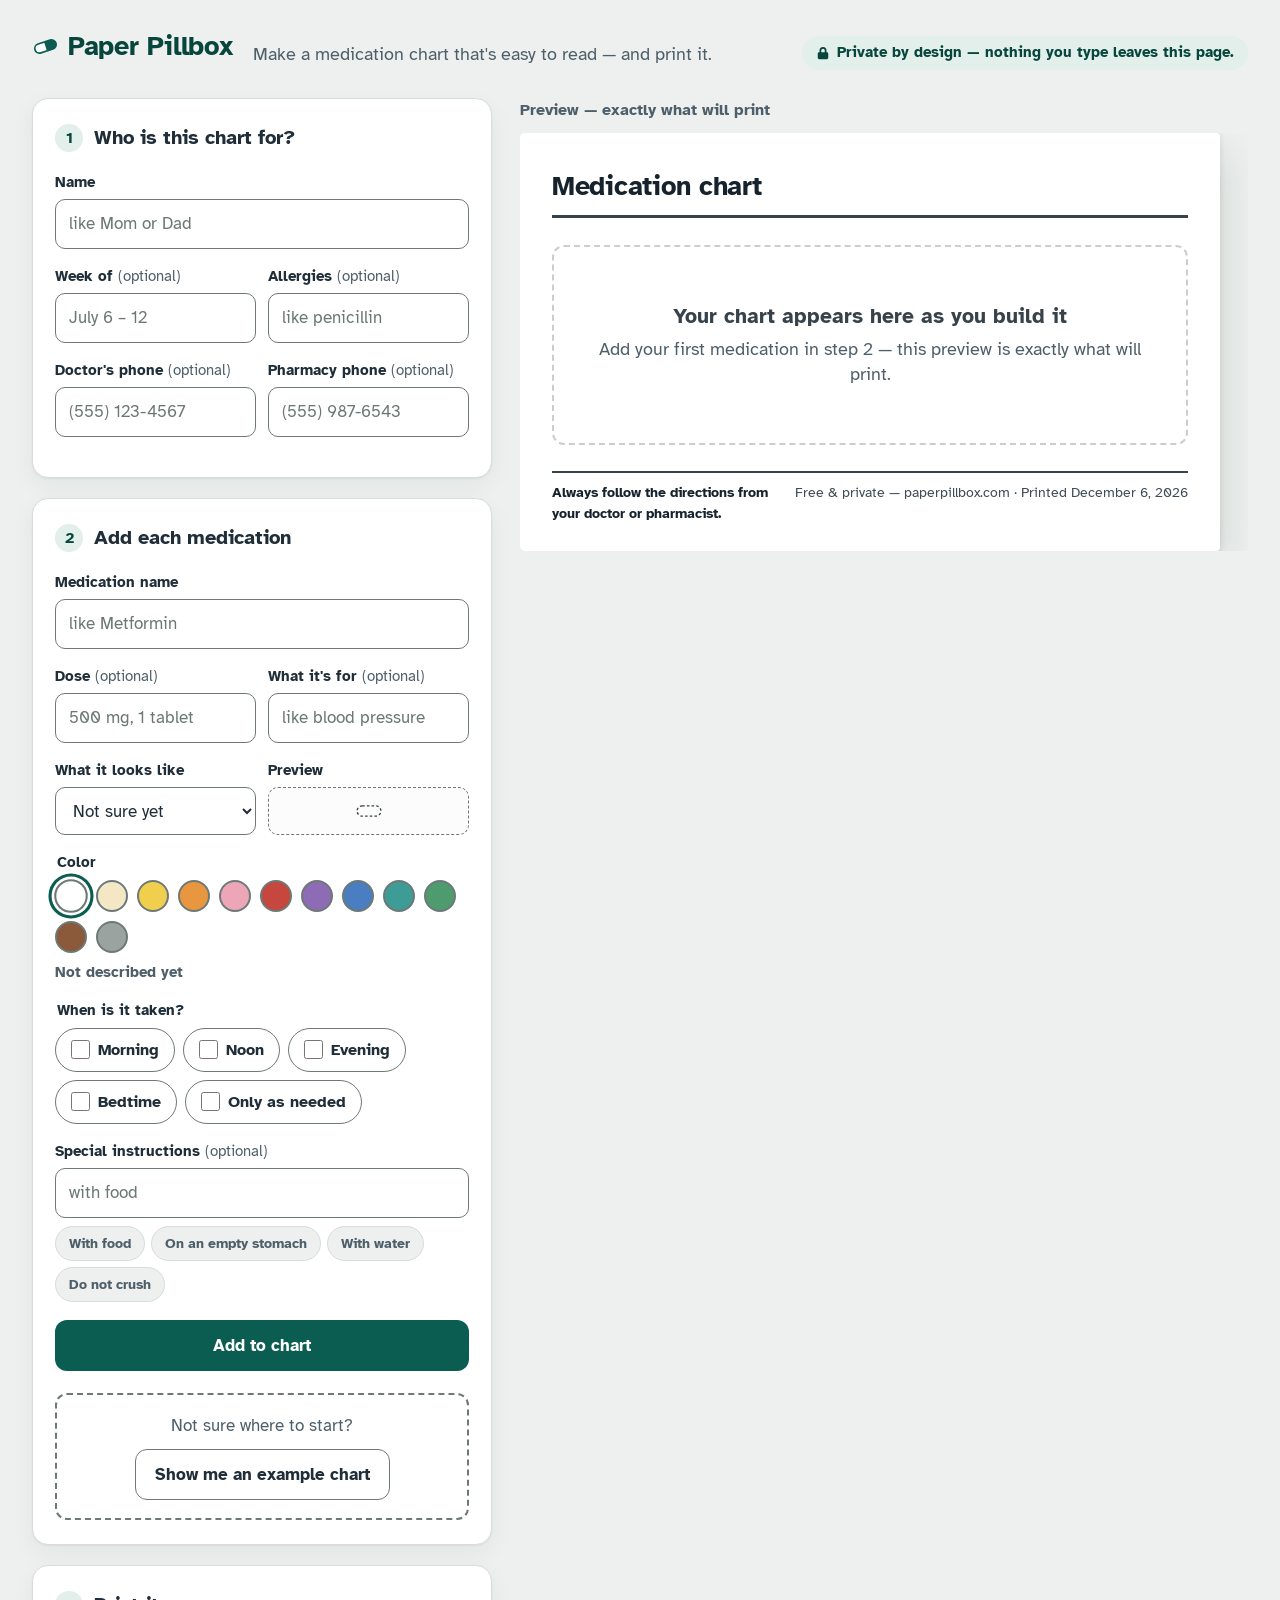
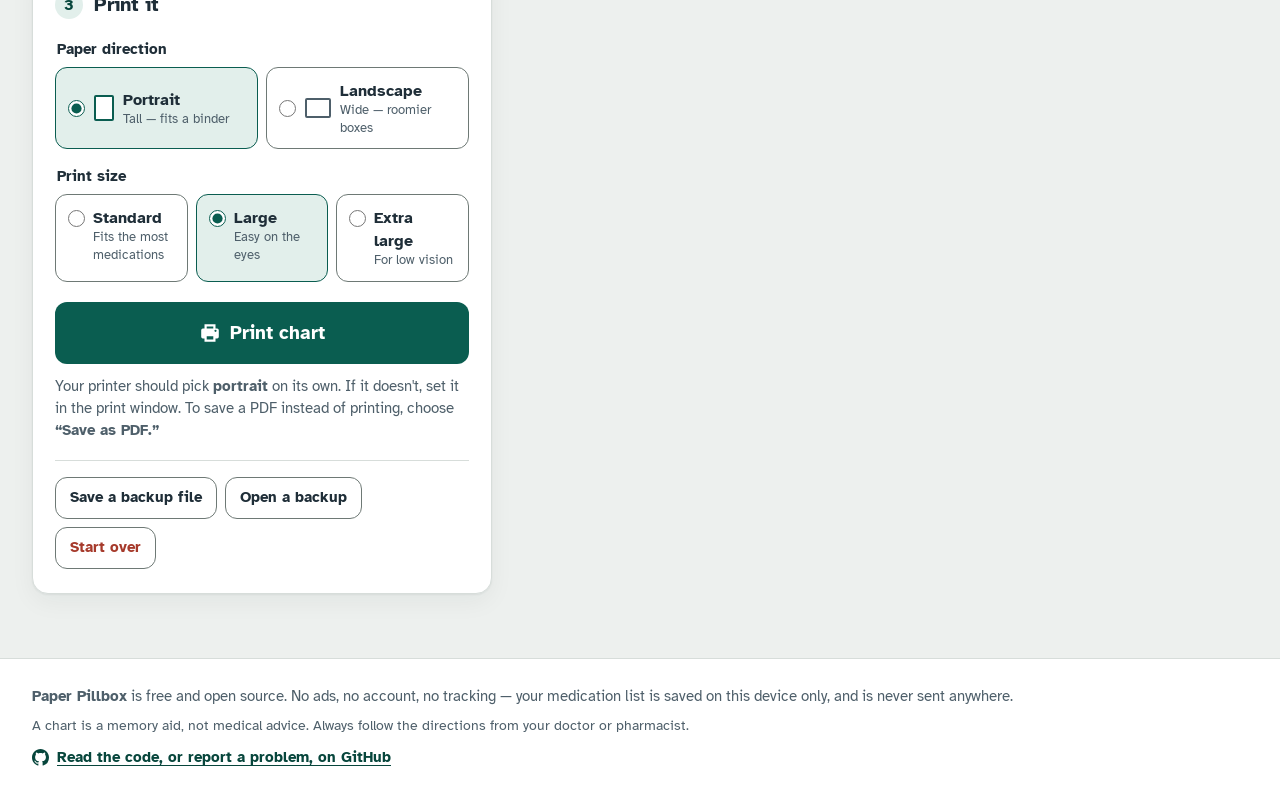
==== public/index.html @ 6326d834 "refactor: serve from public/, so the web root contains only public files Serving the repository root" ====
<!doctype html>
<html lang="en">
<head>
  <meta charset="utf-8">
  <meta name="viewport" content="width=device-width, initial-scale=1">
  <title>Paper Pillbox — print a clear medication chart</title>
  <meta name="description" content="Free medication chart maker. Large print, easy to read, completely private — nothing you type ever leaves your browser.">
  <meta name="theme-color" content="#0A5D50">
  <link rel="canonical" href="https://paperpillbox.com/">
  <link rel="icon" href="favicon.svg" type="image/svg+xml">
  <link rel="apple-touch-icon" href="apple-touch-icon.png">

  <meta property="og:type" content="website">
  <meta property="og:site_name" content="Paper Pillbox">
  <meta property="og:url" content="https://paperpillbox.com/">
  <meta property="og:title" content="Paper Pillbox — print a clear medication chart">
  <meta property="og:description" content="Free medication chart maker. Large print, easy to read, completely private — nothing you type ever leaves your browser.">
  <meta property="og:image" content="https://paperpillbox.com/og-image.png">
  <meta property="og:image:type" content="image/png">
  <meta property="og:image:width" content="1200">
  <meta property="og:image:height" content="630">
  <meta property="og:image:alt" content="A large-print weekly medication chart with morning, evening and bedtime sections and a checkbox for each day.">
  <meta property="og:locale" content="en_US">

  <meta name="twitter:card" content="summary_large_image">
  <meta name="twitter:title" content="Paper Pillbox — print a clear medication chart">
  <meta name="twitter:description" content="Free medication chart maker. Large print, easy to read, completely private — nothing you type ever leaves your browser.">
  <meta name="twitter:image" content="https://paperpillbox.com/og-image.png">
  <meta name="twitter:image:alt" content="A large-print weekly medication chart with morning, evening and bedtime sections and a checkbox for each day.">

  <link rel="stylesheet" href="styles.css">
</head>
<body>
  <a class="skip-link" href="#builder">Skip to the chart builder</a>

  <header class="masthead">
    <div class="masthead-inner">
      <h1 class="wordmark">
        <svg class="wordmark-pill" viewBox="0 0 32 32" aria-hidden="true" focusable="false">
          <rect x="3" y="10.5" width="26" height="11" rx="5.5" fill="#fff" stroke="currentColor" stroke-width="2"/>
          <path d="M16 10.5h7.5a5.5 5.5 0 0 1 5.5 5.5 5.5 5.5 0 0 1-5.5 5.5H16Z" fill="currentColor"/>
        </svg>
        Paper Pillbox
      </h1>
      <p class="tagline">Make a medication chart that's easy to read — and print it.</p>
      <p class="privacy-note">
        <svg viewBox="0 0 16 16" aria-hidden="true" focusable="false"><path d="M4 7V5a4 4 0 0 1 8 0v2h.5A1.5 1.5 0 0 1 14 8.5v5A1.5 1.5 0 0 1 12.5 15h-9A1.5 1.5 0 0 1 2 13.5v-5A1.5 1.5 0 0 1 3.5 7Zm2 0h4V5a2 2 0 0 0-4 0Z" fill="currentColor"/></svg>
        Private by design — nothing you type leaves this page.
      </p>
    </div>
  </header>

  <main class="app">
    <!-- ============ Builder rail ============ -->
    <div class="builder" id="builder">

      <section class="card" aria-labelledby="who-heading">
        <h2 id="who-heading"><span class="step" aria-hidden="true">1</span>Who is this chart for?</h2>
        <div class="field">
          <label for="person-name">Name</label>
          <input id="person-name" type="text" autocomplete="off" placeholder="like Mom or Dad" data-person="name">
        </div>
        <div class="field-row">
          <div class="field">
            <label for="person-week">Week of <span class="optional">(optional)</span></label>
            <input id="person-week" type="text" autocomplete="off" placeholder="July 6 – 12" data-person="week">
          </div>
          <div class="field">
            <label for="person-allergies">Allergies <span class="optional">(optional)</span></label>
            <input id="person-allergies" type="text" autocomplete="off" placeholder="like penicillin" data-person="allergies">
          </div>
        </div>
        <div class="field-row">
          <div class="field">
            <label for="person-doctor">Doctor's phone <span class="optional">(optional)</span></label>
            <input id="person-doctor" type="tel" autocomplete="off" placeholder="(555) 123-4567" data-person="doctor">
          </div>
          <div class="field">
            <label for="person-pharmacy">Pharmacy phone <span class="optional">(optional)</span></label>
            <input id="person-pharmacy" type="tel" autocomplete="off" placeholder="(555) 987-6543" data-person="pharmacy">
          </div>
        </div>
      </section>

      <section class="card" aria-labelledby="meds-heading">
        <h2 id="meds-heading"><span class="step" aria-hidden="true">2</span>Add each medication</h2>

        <form id="med-form" novalidate>
          <div class="field">
            <label for="med-name">Medication name</label>
            <input id="med-name" type="text" autocomplete="off" placeholder="like Metformin" required aria-describedby="med-name-error">
            <p class="field-error" id="med-name-error" role="alert" hidden></p>
          </div>

          <div class="field-row">
            <div class="field">
              <label for="med-dose">Dose <span class="optional">(optional)</span></label>
              <input id="med-dose" type="text" autocomplete="off" placeholder="500 mg, 1 tablet">
            </div>
            <div class="field">
              <label for="med-purpose">What it's for <span class="optional">(optional)</span></label>
              <input id="med-purpose" type="text" autocomplete="off" placeholder="like blood pressure">
            </div>
          </div>

          <div class="field-row">
            <div class="field">
              <label for="med-shape">What it looks like</label>
              <select id="med-shape">
                <option value="unknown" selected>Not sure yet</option>
                <option value="round">Round tablet</option>
                <option value="oval">Oval tablet</option>
                <option value="capsule">Capsule</option>
                <option value="liquid">Liquid</option>
                <option value="drops">Drops</option>
                <option value="inhaler">Inhaler</option>
                <option value="injection">Injection</option>
                <option value="patch">Patch</option>
                <option value="cream">Cream or gel</option>
                <option value="other">Something else</option>
              </select>
            </div>
            <div class="field chip-preview-field">
              <span class="label-like" aria-hidden="true">Preview</span>
              <span class="chip-preview" id="chip-preview" aria-hidden="true"></span>
            </div>
          </div>

          <fieldset class="field">
            <legend>Color</legend>
            <div class="swatches" id="med-color"></div>
            <p class="swatch-name" id="swatch-name" aria-live="polite"></p>
          </fieldset>

          <fieldset class="field">
            <legend>When is it taken?</legend>
            <div class="time-checks" id="med-times">
              <label class="time-check time-morning"><input type="checkbox" value="morning"><span class="time-check-label">Morning</span></label>
              <label class="time-check time-noon"><input type="checkbox" value="noon"><span class="time-check-label">Noon</span></label>
              <label class="time-check time-evening"><input type="checkbox" value="evening"><span class="time-check-label">Evening</span></label>
              <label class="time-check time-bedtime"><input type="checkbox" value="bedtime"><span class="time-check-label">Bedtime</span></label>
              <label class="time-check time-prn"><input type="checkbox" value="prn"><span class="time-check-label">Only as needed</span></label>
            </div>
            <p class="field-error" id="med-times-error" role="alert" hidden></p>
          </fieldset>

          <div class="field" id="max-per-day-field" hidden>
            <label for="med-max">Do not use more than <span class="optional">(optional)</span></label>
            <input id="med-max" type="text" autocomplete="off" placeholder="3 doses in one day">
          </div>

          <div class="field">
            <label for="med-instructions">Special instructions <span class="optional">(optional)</span></label>
            <input id="med-instructions" type="text" autocomplete="off" placeholder="with food">
            <div class="quick-chips" aria-label="Common instructions">
              <button type="button" class="quick-chip" data-chip="With food">With food</button>
              <button type="button" class="quick-chip" data-chip="On an empty stomach">On an empty stomach</button>
              <button type="button" class="quick-chip" data-chip="With a full glass of water">With water</button>
              <button type="button" class="quick-chip" data-chip="Do not crush">Do not crush</button>
            </div>
          </div>

          <div class="form-actions">
            <button type="submit" class="btn btn-primary" id="med-submit">Add to chart</button>
            <button type="button" class="btn btn-ghost" id="med-cancel" hidden>Cancel</button>
          </div>
        </form>

        <div class="med-list-wrap">
          <h3 class="med-list-heading" id="med-list-heading" hidden>On this chart</h3>
          <ul class="med-list" id="med-list" aria-labelledby="meds-heading"></ul>

          <div class="example-banner" id="example-banner" hidden>
            <p><strong>This chart is showing example medications.</strong> Replace them with the real ones before you print.</p>
            <button type="button" class="btn btn-subtle" id="clear-example">Clear the example</button>
          </div>

          <div class="example-offer" id="example-offer">
            <p>Not sure where to start?</p>
            <button type="button" class="btn btn-subtle" id="load-example">Show me an example chart</button>
          </div>
        </div>
      </section>

      <section class="card" aria-labelledby="print-heading">
        <h2 id="print-heading"><span class="step" aria-hidden="true">3</span>Print it</h2>

        <fieldset class="field">
          <legend>Paper direction</legend>
          <div class="orientation-options">
            <label class="orientation-option">
              <input type="radio" name="orientation" value="portrait" checked>
              <span class="orientation-art portrait" aria-hidden="true"></span>
              <span class="orientation-text"><strong>Portrait</strong><small>Tall — fits a binder</small></span>
            </label>
            <label class="orientation-option">
              <input type="radio" name="orientation" value="landscape">
              <span class="orientation-art landscape" aria-hidden="true"></span>
              <span class="orientation-text"><strong>Landscape</strong><small>Wide — roomier boxes</small></span>
            </label>
          </div>
        </fieldset>

        <fieldset class="field">
          <legend>Print size</legend>
          <div class="size-options">
            <label class="size-option"><input type="radio" name="text-size" value="standard"><span><strong>Standard</strong><small>Fits the most medications</small></span></label>
            <label class="size-option"><input type="radio" name="text-size" value="large" checked><span><strong>Large</strong><small>Easy on the eyes</small></span></label>
            <label class="size-option"><input type="radio" name="text-size" value="xl"><span><strong>Extra large</strong><small>For low vision</small></span></label>
          </div>
        </fieldset>

        <button type="button" class="btn btn-primary btn-print" id="print-btn">
          <svg viewBox="0 0 20 20" aria-hidden="true" focusable="false"><path d="M5 2h10v4h1.5A1.5 1.5 0 0 1 18 7.5v6a1.5 1.5 0 0 1-1.5 1.5H15v3H5v-3H3.5A1.5 1.5 0 0 1 2 13.5v-6A1.5 1.5 0 0 1 3.5 6H5Zm2 2v2h6V4Zm0 9v3h6v-3Zm8-4a1 1 0 1 0 0-2 1 1 0 0 0 0 2Z" fill="currentColor"/></svg>
          Print chart
        </button>
        <p class="print-hint">Your printer should pick <strong id="orientation-word">portrait</strong> on its own. If it doesn't, set it in the print window. To save a PDF instead of printing, choose <strong>“Save as PDF.”</strong></p>

        <div class="data-actions">
          <button type="button" class="btn btn-subtle" id="export-btn">Save a backup file</button>
          <button type="button" class="btn btn-subtle" id="import-btn">Open a backup</button>
          <input type="file" id="import-input" accept=".json,application/json" hidden>
          <button type="button" class="btn btn-subtle btn-danger-subtle" id="reset-btn">Start over</button>
        </div>
      </section>
    </div>

    <!-- ============ Preview pane ============ -->
    <div class="preview-pane">
      <div class="preview-toolbar">
        <h2 class="preview-title">Preview — exactly what will print</h2>
        <p class="save-indicator" id="save-indicator" role="status" aria-live="polite"></p>
      </div>
      <div class="sheet-viewport" id="sheet-viewport">
        <article class="sheet" id="sheet" aria-label="Medication chart preview"></article>
      </div>
    </div>
  </main>

  <footer class="site-footer">
    <div class="site-footer-inner">
      <p><strong>Paper Pillbox</strong> is free and open source. No ads, no account, no tracking — your medication list is saved on this device only, and is never sent anywhere.</p>
      <p class="disclaimer">A chart is a memory aid, not medical advice. Always follow the directions from your doctor or pharmacist.</p>
      <p class="source-link">
        <a href="https://github.com/sethatwood/paper-pillbox">
          <svg viewBox="0 0 16 16" aria-hidden="true" focusable="false"><path fill="currentColor" d="M8 0C3.58 0 0 3.58 0 8c0 3.54 2.29 6.53 5.47 7.59.4.07.55-.17.55-.38 0-.19-.01-.82-.01-1.49-2.01.37-2.53-.49-2.69-.94-.09-.23-.48-.94-.82-1.13-.28-.15-.68-.52-.01-.53.63-.01 1.08.58 1.23.82.72 1.21 1.87.87 2.33.66.07-.52.28-.87.51-1.07-1.78-.2-3.64-.89-3.64-3.95 0-.87.31-1.59.82-2.15-.08-.2-.36-1.02.08-2.12 0 0 .67-.21 2.2.82.64-.18 1.32-.27 2-.27s1.36.09 2 .27c1.53-1.04 2.2-.82 2.2-.82.44 1.1.16 1.92.08 2.12.51.56.82 1.27.82 2.15 0 3.07-1.87 3.75-3.65 3.95.29.25.54.73.54 1.48 0 1.07-.01 1.93-.01 2.2 0 .21.15.46.55.38A8.01 8.01 0 0 0 16 8c0-4.42-3.58-8-8-8Z"/></svg>
          Read the code, or report a problem, on GitHub
        </a>
      </p>
    </div>
  </footer>

  <div class="snackbar" id="snackbar" role="status" aria-live="polite" hidden>
    <span id="snackbar-text"></span>
    <button type="button" class="snackbar-action" id="snackbar-action" hidden>Undo</button>
  </div>

  <dialog class="confirm-dialog" id="reset-dialog" aria-labelledby="reset-title" aria-describedby="reset-desc">
    <h2 id="reset-title">Start over?</h2>
    <p id="reset-desc">This clears the whole chart — every medication and every detail. If you might want it later, save a backup first.</p>
    <div class="dialog-actions">
      <button type="button" class="btn btn-subtle" id="reset-cancel">Keep my chart</button>
      <button type="button" class="btn btn-danger" id="reset-confirm">Clear everything</button>
    </div>
  </dialog>

  <noscript>
    <div class="noscript-note">
      <p>Paper Pillbox needs JavaScript to build your chart. Everything runs right here in your browser — nothing you type is ever uploaded.</p>
    </div>
  </noscript>

  <script src="app.js"></script>
</body>
</html>
---- public/styles.css ----
/* ==========================================================================
   Paper Pillbox — screen & print styles
   Typeface: Atkinson Hyperlegible (Braille Institute) — chosen because the
   people reading this chart may have low vision. Self-hosted, no CDN.
   ========================================================================== */

@font-face {
  font-family: "Atkinson Hyperlegible";
  src: url("fonts/atkinson-hyperlegible-400.woff2") format("woff2");
  font-weight: 400;
  font-style: normal;
  font-display: swap;
}
@font-face {
  font-family: "Atkinson Hyperlegible";
  src: url("fonts/atkinson-hyperlegible-700.woff2") format("woff2");
  font-weight: 700;
  font-style: normal;
  font-display: swap;
}
@font-face {
  font-family: "Atkinson Hyperlegible";
  src: url("fonts/atkinson-hyperlegible-400-italic.woff2") format("woff2");
  font-weight: 400;
  font-style: italic;
  font-display: swap;
}

/* ---------- Tokens ---------- */
:root {
  /* App chrome */
  --porcelain: #EDF0EE;
  --paper: #FFFFFF;
  --ink: #1F2E38;
  --ink-soft: #4E5F6A;
  --line: #D7DDDA;
  /* 4.51:1 on white. WCAG 1.4.11 needs 3:1 for a control's own boundary, and
     these borders are the only thing marking a white field on a white card. */
  --line-strong: #6E7975;
  --green: #0A5D50;
  --green-deep: #07463C;
  --green-tint: #E2EFEB;
  --danger: #A63A2B;
  --danger-tint: #F8ECE9;

  /* Time-of-day system — the chart's organizing principle.
     Each slot gets a band tint (light enough for AAA text) and an ink. */
  --dawn-band: #FAEFDC;   --dawn-ink: #6E430C;
  --day-band: #E3EDF7;    --day-ink: #1B4A72;
  --dusk-band: #EFE8F6;   --dusk-ink: #4F3B73;
  --night-band: #E5E9F4;  --night-ink: #27345D;
  --prn-band: #EBEEEA;    --prn-ink: #3F4C46;

  /* Printed sheet */
  --sheet-rule: #C9CFCC;
  --sheet-rule-strong: #37424A;
  --sheet-font: 17px; /* "Large" default; JS swaps via [data-size] */

  /* Real printable widths at 96dpi, taking the narrower of US Letter and A4
     so a chart laid out here fits both without reflowing at the printer:
       portrait  = A4 210mm  − 24mm margins ≈ 703px
       landscape = Letter 11in − 24mm margins ≈ 965px */
  --sheet-width: 700px;
  --day-col: 2.5em;
  --check-size: 1.3em;
  --sheet-pad: 34px 32px 28px;

  --radius-card: 16px;
  --radius-input: 10px;
  --shadow-card: 0 1px 2px rgba(16, 42, 37, 0.06), 0 8px 24px rgba(16, 42, 37, 0.05);
  --shadow-paper: 0 2px 6px rgba(20, 35, 30, 0.12), 0 18px 48px rgba(20, 35, 30, 0.14);
}

/* ---------- Base ---------- */
*, *::before, *::after { box-sizing: border-box; }

/* The hidden attribute always wins, even over display:flex utilities. */
[hidden] { display: none !important; }

html { -webkit-text-size-adjust: 100%; }

body {
  margin: 0;
  font-family: "Atkinson Hyperlegible", "Segoe UI", system-ui, -apple-system, sans-serif;
  font-size: 17px;
  line-height: 1.5;
  color: var(--ink);
  background: var(--porcelain);
}

::selection { background: var(--green-tint); color: var(--green-deep); }

h1, h2, h3, p, ul, figure { margin: 0; }
ul { padding: 0; list-style: none; }
button, input, select { font: inherit; color: inherit; }
svg { display: block; }

:focus-visible {
  outline: 3px solid var(--green);
  outline-offset: 2px;
  border-radius: 4px;
}

.visually-hidden {
  position: absolute;
  width: 1px; height: 1px;
  margin: -1px; padding: 0;
  overflow: hidden;
  clip-path: inset(50%);
  white-space: nowrap;
  border: 0;
}

.skip-link {
  position: absolute;
  left: 16px; top: -60px;
  z-index: 100;
  padding: 10px 16px;
  background: var(--green-deep);
  color: #fff;
  font-weight: 700;
  border-radius: 0 0 10px 10px;
  text-decoration: none;
  transition: top 120ms ease;
}
.skip-link:focus { top: 0; }

/* ---------- Masthead ---------- */
.masthead { padding: 26px 32px 6px; }
.masthead-inner {
  max-width: 1560px;
  margin: 0 auto;
  display: flex;
  flex-wrap: wrap;
  align-items: baseline;
  column-gap: 20px;
  row-gap: 8px;
}
.wordmark {
  display: inline-flex;
  align-items: center;
  gap: 9px;
  font-size: 27px;
  font-weight: 700;
  letter-spacing: -0.01em;
  color: var(--green-deep);
}
.wordmark-pill { width: 27px; height: 27px; color: var(--green); transform: rotate(-18deg); }
.tagline { font-size: 18px; color: var(--ink-soft); }
.privacy-note {
  display: inline-flex;
  align-items: center;
  gap: 7px;
  margin-left: auto;
  padding: 6px 14px;
  font-size: 14.5px;
  font-weight: 700;
  color: var(--green-deep);
  background: var(--green-tint);
  border-radius: 999px;
}
.privacy-note svg { width: 14px; height: 14px; }

/* ---------- App layout ---------- */
.app {
  max-width: 1560px;
  margin: 0 auto;
  display: grid;
  grid-template-columns: minmax(370px, 460px) minmax(0, 1fr);
  gap: 28px;
  padding: 22px 32px 64px;
  align-items: start;
}

/* ---------- Builder cards ---------- */
.builder { display: grid; gap: 20px; }

.card {
  background: var(--paper);
  border: 1px solid var(--line);
  border-radius: var(--radius-card);
  padding: 24px 22px;
  box-shadow: var(--shadow-card);
}
.card > h2 {
  display: flex;
  align-items: center;
  gap: 11px;
  font-size: 20px;
  margin-bottom: 18px;
}
.step {
  flex: none;
  display: inline-flex;
  align-items: center;
  justify-content: center;
  width: 28px; height: 28px;
  border-radius: 50%;
  background: var(--green-tint);
  color: var(--green-deep);
  font-size: 16px;
}

/* ---------- Fields ---------- */
.field { margin-bottom: 16px; }
.field:last-child { margin-bottom: 0; }
.field-row {
  display: grid;
  grid-template-columns: 1fr 1fr;
  gap: 12px;
}
.field-row .field { margin-bottom: 16px; }

label, legend, .label-like {
  display: block;
  font-size: 15px;
  font-weight: 700;
  margin-bottom: 6px;
}
fieldset {
  border: 0;
  padding: 0;
  margin: 0 0 16px;
  min-width: 0;
}
.optional { font-weight: 400; color: var(--ink-soft); }

input[type="text"], input[type="tel"], select {
  width: 100%;
  padding: 11px 13px;
  border: 1.5px solid var(--line-strong);
  border-radius: var(--radius-input);
  background: #fff;
  min-height: 48px;
}
input[type="text"]:focus-visible, input[type="tel"]:focus-visible, select:focus-visible {
  border-color: var(--green);
  outline-offset: 0;
}
input::placeholder { color: #6B7876; opacity: 1; } /* 4.59:1 on white */

.field-error {
  margin-top: 6px;
  font-size: 14.5px;
  font-weight: 700;
  color: var(--danger);
}
.field-invalid input { border-color: var(--danger); }
[aria-invalid="true"] { outline: 2px solid var(--danger); outline-offset: 1px; }

/* Color swatches. The fills live here rather than in a style attribute so the
   page can ship a Content-Security-Policy with no 'unsafe-inline'. */
.swatch-white  { background: #FFFFFF; }
.swatch-cream  { background: #F3E7C6; }
.swatch-yellow { background: #F0CE4E; }
.swatch-orange { background: #E8963F; }
.swatch-pink   { background: #ECA6B8; }
.swatch-red    { background: #C6473E; }
.swatch-purple { background: #8E6BB5; }
.swatch-blue   { background: #4A7EC0; }
.swatch-teal   { background: #3E9C97; }
.swatch-green  { background: #4E9B6F; }
.swatch-brown  { background: #8A5A3B; }
.swatch-gray   { background: #9AA3A0; }

.swatches { display: flex; flex-wrap: wrap; gap: 9px; }
.swatch { position: relative; margin: 0; }
.swatch input {
  position: absolute;
  inset: 0;
  opacity: 0;
  margin: 0;
  cursor: pointer;
}
.swatch-dot {
  display: block;
  width: 32px; height: 32px;
  border-radius: 50%;
  /* Solid, not translucent: the white swatch was white-on-white before. */
  border: 2px solid #6E7975;
  transition: transform 100ms ease;
}
.swatch input:checked + .swatch-dot {
  box-shadow: 0 0 0 2.5px #fff, 0 0 0 5.5px var(--green);
  transform: scale(1.05);
}
.swatch input:focus-visible + .swatch-dot {
  box-shadow: 0 0 0 2.5px #fff, 0 0 0 5.5px var(--green);
}

.swatch-name {
  margin-top: 9px;
  font-size: 14.5px;
  font-weight: 700;
  color: var(--ink-soft);
  min-height: 1.3em;
}

/* Live chip preview */
.chip-preview-field { display: flex; flex-direction: column; }
.chip-preview {
  flex: 1;
  display: flex;
  align-items: center;
  justify-content: center;
  min-height: 48px;
  border: 1.5px dashed var(--line-strong);
  border-radius: var(--radius-input);
  background: #FBFCFB;
}
.chip-preview svg { width: 34px; height: 34px; }

/* Time-of-day checks */
.time-checks { display: flex; flex-wrap: wrap; gap: 8px; }
.time-check {
  display: inline-flex;
  align-items: center;
  gap: 8px;
  margin: 0;
  padding: 9px 15px;
  font-size: 16px;
  font-weight: 700;
  border: 1.5px solid var(--line-strong);
  border-radius: 999px;
  background: #fff;
  cursor: pointer;
}
.time-check input {
  width: 19px; height: 19px;
  margin: 0;
  cursor: pointer;
}
.time-morning input { accent-color: var(--dawn-ink); }
.time-noon input { accent-color: var(--day-ink); }
.time-evening input { accent-color: var(--dusk-ink); }
.time-bedtime input { accent-color: var(--night-ink); }
.time-prn input { accent-color: var(--prn-ink); }

.time-morning:has(input:checked) { background: var(--dawn-band); border-color: var(--dawn-ink); color: var(--dawn-ink); }
.time-noon:has(input:checked) { background: var(--day-band); border-color: var(--day-ink); color: var(--day-ink); }
.time-evening:has(input:checked) { background: var(--dusk-band); border-color: var(--dusk-ink); color: var(--dusk-ink); }
.time-bedtime:has(input:checked) { background: var(--night-band); border-color: var(--night-ink); color: var(--night-ink); }
.time-prn:has(input:checked) { background: var(--prn-band); border-color: var(--prn-ink); color: var(--prn-ink); }
.time-check:has(input:focus-visible) {
  outline: 3px solid var(--green);
  outline-offset: 2px;
}

/* Quick instruction chips */
.quick-chips { display: flex; flex-wrap: wrap; gap: 6px; margin-top: 8px; }
.quick-chip {
  padding: 6px 13px;
  font-size: 14px;
  font-weight: 700;
  color: var(--ink-soft);
  background: var(--porcelain);
  border: 1px solid var(--line);
  border-radius: 999px;
  cursor: pointer;
}
.quick-chip:hover { background: var(--green-tint); color: var(--green-deep); border-color: var(--green); }

/* ---------- Buttons ---------- */
.btn {
  display: inline-flex;
  align-items: center;
  justify-content: center;
  gap: 9px;
  padding: 12px 19px;
  min-height: 48px;
  font-weight: 700;
  border: 1.5px solid transparent;
  border-radius: 12px;
  cursor: pointer;
  transition: background-color 120ms ease, border-color 120ms ease, transform 60ms ease;
}
.btn:active { transform: translateY(1px); }
.btn svg { width: 20px; height: 20px; flex: none; }

.btn-primary { background: var(--green); color: #fff; }
.btn-primary:hover { background: var(--green-deep); }

.btn-subtle { background: #fff; border-color: var(--line-strong); color: var(--ink); }
.btn-subtle:hover { background: var(--porcelain); }

.btn-ghost { background: transparent; color: var(--ink-soft); }
.btn-ghost:hover { background: var(--porcelain); }

.btn-danger { background: var(--danger); color: #fff; }
.btn-danger:hover { background: #8C2F22; }

.btn-danger-subtle { color: var(--danger); border-color: var(--line-strong); }
.btn-danger-subtle:hover { background: var(--danger-tint); border-color: var(--danger); }

.form-actions { display: flex; gap: 10px; margin-top: 18px; }
.form-actions .btn-primary { flex: 1; }

.btn-print {
  width: 100%;
  font-size: 19px;
  padding: 16px;
  margin-top: 4px;
}
.btn-print svg { width: 22px; height: 22px; }

.print-hint {
  margin-top: 12px;
  font-size: 14.5px;
  color: var(--ink-soft);
}

.data-actions {
  display: flex;
  flex-wrap: wrap;
  gap: 8px;
  margin-top: 18px;
  padding-top: 16px;
  border-top: 1px solid var(--line);
}
.data-actions .btn { min-height: 42px; padding: 8px 14px; font-size: 15px; }

/* ---------- Medication list ---------- */
.med-list-wrap { margin-top: 22px; }
.med-list-heading {
  font-size: 15px;
  color: var(--ink-soft);
  text-transform: uppercase;
  letter-spacing: 0.06em;
  padding-bottom: 6px;
}
.med-item {
  display: flex;
  align-items: center;
  gap: 12px;
  padding: 13px 2px;
  border-top: 1px solid var(--line);
}
.med-item-chip { flex: none; width: 34px; height: 34px; }
.med-item-chip svg { width: 34px; height: 34px; }
.med-item-body { flex: 1; min-width: 0; }
.med-item-name { font-weight: 700; overflow-wrap: anywhere; }
.med-item-dose { font-weight: 400; color: var(--ink-soft); }
.med-item-times { display: flex; flex-wrap: wrap; gap: 5px; margin-top: 4px; }
.time-badge {
  display: inline-flex;
  align-items: center;
  gap: 5px;
  padding: 2px 9px;
  font-size: 13px;
  font-weight: 700;
  border-radius: 999px;
}
.time-badge::before {
  content: "";
  width: 7px; height: 7px;
  border-radius: 50%;
  background: currentColor;
}
.time-badge.morning { background: var(--dawn-band); color: var(--dawn-ink); }
.time-badge.noon { background: var(--day-band); color: var(--day-ink); }
.time-badge.evening { background: var(--dusk-band); color: var(--dusk-ink); }
.time-badge.bedtime { background: var(--night-band); color: var(--night-ink); }
.time-badge.prn { background: var(--prn-band); color: var(--prn-ink); }

.med-item-actions { display: flex; gap: 4px; }
.icon-btn {
  display: inline-flex;
  align-items: center;
  justify-content: center;
  width: 42px; height: 42px;
  border: none;
  border-radius: 10px;
  background: transparent;
  color: var(--ink-soft);
  cursor: pointer;
}
.icon-btn:hover { background: var(--porcelain); color: var(--ink); }
.icon-btn.delete:hover { background: var(--danger-tint); color: var(--danger); }
.icon-btn svg { width: 20px; height: 20px; }

.med-item-editing {
  background: var(--green-tint);
  border-radius: 10px;
  margin: 0 -8px;
  padding: 13px 10px;
  border-top-color: transparent;
}

.example-offer {
  margin-top: 14px;
  padding: 18px;
  text-align: center;
  border: 2px dashed var(--line-strong);
  border-radius: 12px;
  color: var(--ink-soft);
}
.example-offer p { margin-bottom: 10px; }

.example-badge {
  display: inline-block;
  margin-left: 8px;
  padding: 1px 8px;
  font-size: 12.5px;
  font-weight: 700;
  vertical-align: 1px;
  color: var(--dawn-ink);
  background: var(--dawn-band);
  border-radius: 999px;
}

/* Sample data is a paper hazard: it must be loud until it's gone. */
.example-banner {
  display: flex;
  flex-wrap: wrap;
  align-items: center;
  gap: 12px;
  margin-top: 16px;
  padding: 14px 16px;
  background: var(--dawn-band);
  border: 1.5px solid var(--dawn-ink);
  border-radius: 12px;
  color: var(--dawn-ink);
}
.example-banner p { flex: 1; min-width: 190px; font-size: 15px; }
.example-banner .btn { min-height: 42px; padding: 8px 14px; font-size: 15px; }

/* ---------- Paper direction ---------- */
.orientation-options { display: grid; grid-template-columns: 1fr 1fr; gap: 8px; }
.orientation-option {
  display: flex;
  align-items: center;
  gap: 9px;
  margin: 0;
  padding: 11px 12px;
  border: 1.5px solid var(--line-strong);
  border-radius: 12px;
  background: #fff;
  cursor: pointer;
  font-weight: 400;
}
.orientation-option input { margin: 0; accent-color: var(--green); width: 17px; height: 17px; flex: none; cursor: pointer; }
.orientation-art {
  flex: none;
  border: 2px solid var(--ink-soft);
  border-radius: 2px;
  background: #fff;
}
.orientation-art.portrait { width: 20px; height: 26px; }
.orientation-art.landscape { width: 26px; height: 20px; }
.orientation-text strong { display: block; font-size: 15.5px; }
.orientation-text small { display: block; font-size: 13px; color: var(--ink-soft); line-height: 1.35; }
.orientation-option:has(input:checked) { border-color: var(--green); background: var(--green-tint); }
.orientation-option:has(input:checked) .orientation-art { border-color: var(--green); }
.orientation-option:has(input:focus-visible) { outline: 3px solid var(--green); outline-offset: 2px; }

/* ---------- Print size options ---------- */
.size-options { display: grid; grid-template-columns: 1fr 1fr 1fr; gap: 8px; }
.size-option {
  display: flex;
  align-items: flex-start;
  gap: 8px;
  margin: 0;
  padding: 11px 12px;
  border: 1.5px solid var(--line-strong);
  border-radius: 12px;
  background: #fff;
  cursor: pointer;
  font-weight: 400;
}
.size-option input { margin: 4px 0 0; accent-color: var(--green); width: 17px; height: 17px; flex: none; cursor: pointer; }
.size-option strong { display: block; font-size: 15.5px; }
.size-option small { display: block; font-size: 13px; color: var(--ink-soft); line-height: 1.35; }
.size-option:has(input:checked) { border-color: var(--green); background: var(--green-tint); }
.size-option:has(input:focus-visible) { outline: 3px solid var(--green); outline-offset: 2px; }

/* ---------- Preview pane ---------- */
.preview-pane {
  position: sticky;
  top: 20px;
  min-width: 0;
}
.preview-toolbar {
  display: flex;
  align-items: baseline;
  justify-content: space-between;
  gap: 16px;
  margin-bottom: 12px;
}
.preview-title { font-size: 15.5px; font-weight: 700; color: var(--ink-soft); }
.save-indicator {
  display: inline-flex;
  align-items: center;
  gap: 7px;
  font-size: 14px;
  color: var(--ink-soft);
}
.save-indicator.saved::before {
  content: "";
  width: 8px; height: 8px;
  border-radius: 50%;
  background: var(--green);
}

.sheet-viewport {
  position: relative;
  overflow-x: auto;
  border-radius: 4px;
}

/* ---------- The sheet (the printed artifact) ---------- */
.sheet {
  width: var(--sheet-width);
  transform-origin: top left;
  background: #fff;
  border-radius: 4px;
  box-shadow: var(--shadow-paper);
  padding: var(--sheet-pad);
  font-size: var(--sheet-font);
  line-height: 1.4;
  color: #16232C;
}
.sheet[data-size="standard"] { --sheet-font: 14px; }
.sheet[data-size="large"] { --sheet-font: 17px; }
.sheet[data-size="xl"] { --sheet-font: 20px; }

.sheet[data-orientation="portrait"] {
  --sheet-width: 700px;
  --day-col: 2.5em;
  --check-size: 1.3em;
  --sheet-pad: 34px 32px 28px;
}
.sheet[data-orientation="landscape"] {
  --sheet-width: 960px;
  --day-col: 3.9em;
  --check-size: 1.45em;
  --sheet-pad: 42px 46px 36px;
}
/* Extra large in portrait is the tightest case: give the day columns less
   and let the medicine name wrap rather than squeeze the checkboxes. */
.sheet[data-orientation="portrait"][data-size="xl"] { --day-col: 2.3em; --check-size: 1.2em; }

.sheet-head {
  display: flex;
  align-items: baseline;
  justify-content: space-between;
  gap: 24px;
  padding-bottom: 10px;
  border-bottom: 3px solid var(--sheet-rule-strong);
}
.sheet-title { font-size: 1.6em; font-weight: 700; letter-spacing: -0.01em; }
.sheet-week { font-size: 1.05em; white-space: nowrap; }
.sheet-meta {
  display: flex;
  flex-wrap: wrap;
  column-gap: 28px;
  row-gap: 2px;
  margin-top: 9px;
  font-size: 0.95em;
}
.sheet-meta .allergies { font-weight: 700; }

.sheet-sample {
  margin-top: 0.9em;
  padding: 0.5em 0.8em;
  border: 2px solid #6E430C;
  border-radius: 6px;
  background: #FAEFDC;
  color: #6E430C;
  font-weight: 700;
  font-size: 0.92em;
  text-align: center;
}

/* Time-of-day slots. The band sits in <thead> so print repeats it per page. */
.slot { margin-top: 1.5em; }
.band-row td {
  padding: 0 0 2px;
  border: 0;
  background: none;
}
.slot-head {
  display: flex;
  align-items: center;
  gap: 10px;
  padding: 8px 14px;
  border-radius: 8px;
  font-size: 1.12em;
  font-weight: 700;
}
.slot-head svg { width: 1.25em; height: 1.25em; flex: none; }
/* Rides in the repeating band so a loose page 2 still names its patient. */
.slot-ident {
  margin-left: auto;
  padding-left: 12px;
  font-size: 0.76em;
  font-weight: 400;
  text-align: right;
  overflow-wrap: anywhere;
}
.slot-morning .slot-head { background: var(--dawn-band); color: var(--dawn-ink); }
.slot-noon .slot-head { background: var(--day-band); color: var(--day-ink); }
.slot-evening .slot-head { background: var(--dusk-band); color: var(--dusk-ink); }
.slot-bedtime .slot-head { background: var(--night-band); color: var(--night-ink); }
.slot-prn .slot-head { background: var(--prn-band); color: var(--prn-ink); }

.slot table {
  width: 100%;
  border-collapse: collapse;
  margin-top: 2px;
}
.slot thead th {
  padding: 7px 4px 5px;
  font-size: 0.82em;
  font-weight: 700;
  color: #3F4C55;
  border-bottom: 2px solid var(--sheet-rule-strong);
}
.slot thead th.med-col { text-align: left; padding-left: 4px; }
.slot .day-col { width: var(--day-col); }

.slot tbody tr:nth-child(even) { background: #F7F9F8; }
.slot tbody th, .slot tbody td {
  border-bottom: 1.5px solid var(--sheet-rule);
  vertical-align: middle;
}
.slot tbody th.med {
  text-align: left;
  padding: 0.55em 0.6em 0.55em 4px;
  font-weight: 400;
}
.med-cell { display: flex; align-items: center; gap: 0.6em; }
.med-cell .chip { flex: none; width: 2em; height: 2em; }
.med-cell .chip svg { width: 100%; height: 100%; }
.med-cell .med-text { min-width: 0; }
.med-cell .med-name { font-size: 1.12em; font-weight: 700; overflow-wrap: anywhere; }
.med-cell .med-dose { font-weight: 400; font-size: 0.92em; color: #3F4C55; white-space: nowrap; }
.med-cell .med-notes { display: block; font-size: 0.88em; color: #3F4C55; font-style: italic; }

.slot td.checkcell {
  border-left: 1px solid #E2E6E4;
  text-align: center;
  padding: 0.45em 0;
}
.checkbox {
  display: inline-block;
  width: var(--check-size); height: var(--check-size);
  border: 2px solid #5A6663;
  border-radius: 4px;
  background: #fff;
}

/* As-needed table */
.prn-col-med { width: 45%; }
.prn-col-max { width: 24%; }
.slot-prn tbody td { padding: 0.55em 0.6em; font-size: 0.95em; }
.slot-prn thead th { text-align: left; padding-left: 0.6em; }
.slot-prn thead th:first-child { padding-left: 4px; }

/* Sheet footer */
.sheet-foot {
  display: flex;
  align-items: baseline;
  justify-content: space-between;
  gap: 24px;
  margin-top: 1.8em;
  padding-top: 9px;
  border-top: 2px solid var(--sheet-rule-strong);
  font-size: 0.85em;
}
.sheet-foot .safety { font-weight: 700; }
.sheet-foot .credit { color: #3F4C55; white-space: nowrap; }

/* Sheet empty state (screen only) */
.sheet-empty {
  margin-top: 1.5em;
  padding: 56px 40px;
  text-align: center;
  border: 2px dashed var(--sheet-rule);
  border-radius: 12px;
  color: #4E5F6A;
  font-size: 1.05em;
}
.sheet-empty strong { display: block; font-size: 1.15em; margin-bottom: 6px; color: #37424A; }

/* ---------- Site footer ---------- */
.site-footer {
  border-top: 1px solid var(--line);
  background: #fff;
  padding: 26px 32px 34px;
}
.site-footer-inner {
  max-width: 1560px;
  margin: 0 auto;
  display: grid;
  gap: 8px;
  font-size: 15px;
  color: var(--ink-soft);
}
.disclaimer { font-size: 14px; }

.source-link a {
  display: inline-flex;
  align-items: center;
  gap: 8px;
  margin-top: 2px;
  color: var(--green-deep);
  font-weight: 700;
  text-decoration-thickness: 1px;
  text-underline-offset: 3px;
}
.source-link svg { width: 17px; height: 17px; flex: none; }
.source-link a:hover { color: var(--ink); }

/* ---------- Snackbar ---------- */
.snackbar {
  position: fixed;
  left: 50%;
  bottom: 26px;
  transform: translateX(-50%);
  z-index: 60;
  display: flex;
  align-items: center;
  gap: 18px;
  max-width: min(92vw, 480px);
  padding: 14px 20px;
  background: var(--ink);
  color: #fff;
  border-radius: 12px;
  box-shadow: 0 6px 24px rgba(16, 30, 26, 0.35);
  animation: snackbar-in 160ms ease;
}
@keyframes snackbar-in {
  from { transform: translate(-50%, 12px); opacity: 0; }
  to { transform: translate(-50%, 0); opacity: 1; }
}
.snackbar-action {
  border: none;
  background: none;
  color: #9FDFCE;
  font-weight: 700;
  text-decoration: underline;
  cursor: pointer;
  padding: 4px 6px;
}

/* ---------- Dialog ---------- */
.confirm-dialog {
  border: none;
  border-radius: 16px;
  padding: 26px 24px;
  max-width: 430px;
  box-shadow: 0 24px 64px rgba(16, 30, 26, 0.3);
}
.confirm-dialog::backdrop { background: rgba(18, 32, 27, 0.45); }
.confirm-dialog h2 { font-size: 20px; margin-bottom: 10px; }
.confirm-dialog p { color: var(--ink-soft); margin-bottom: 20px; }
.dialog-actions { display: flex; justify-content: flex-end; gap: 10px; }

/* ---------- Noscript ---------- */
.noscript-note {
  max-width: 640px;
  margin: 24px auto;
  padding: 18px 22px;
  background: var(--dawn-band);
  color: var(--dawn-ink);
  border-radius: 12px;
  font-weight: 700;
}

/* ---------- Responsive ---------- */
@media (max-width: 1020px) {
  .app { grid-template-columns: 1fr; padding: 18px 20px 48px; }
  .preview-pane { position: static; }
  .masthead { padding: 22px 20px 4px; }
  .privacy-note { margin-left: 0; }
  .site-footer { padding: 22px 20px 30px; }
}
@media (max-width: 560px) {
  .field-row { grid-template-columns: 1fr; gap: 0; }
  .size-options { grid-template-columns: 1fr; }
  .form-actions { flex-direction: column; }
}

/* ---------- Reduced motion ---------- */
@media (prefers-reduced-motion: reduce) {
  *, *::before, *::after {
    animation-duration: 0.01ms !important;
    transition-duration: 0.01ms !important;
  }
}

/* ==========================================================================
   PRINT — the whole point.
   Only the sheet prints. Bands keep their tints where the browser allows;
   every encoding also survives pure grayscale (icons + labels + borders).
   `size` accepts no custom property, so app.js rewrites this rule through
   CSSOM at runtime. This declaration is the no-JavaScript fallback.
   ========================================================================== */
@page {
  size: portrait;
  margin: 10mm 12mm;
}

@media print {
  html, body { background: #fff; }

  .masthead,
  .builder,
  .preview-toolbar,
  .site-footer,
  .snackbar,
  .skip-link,
  .sheet-empty { display: none !important; }

  .app { display: block; padding: 0; max-width: none; }
  .preview-pane { position: static; }
  .sheet-viewport { height: auto !important; overflow: visible; }

  .sheet {
    width: 100% !important;
    transform: none !important;
    box-shadow: none;
    border-radius: 0;
    padding: 0;
  }

  .slot-head,
  .slot tbody tr:nth-child(even),
  .sheet-sample,
  .checkbox {
    -webkit-print-color-adjust: exact;
    print-color-adjust: exact;
  }

  /* thead repeats per page by default, carrying the band with it. */
  .slot { break-inside: auto; }
  .slot thead { break-inside: avoid; break-after: avoid; }
  .slot-head { break-inside: avoid; }
  .slot tbody tr { break-inside: avoid; page-break-inside: avoid; }
  .sheet-foot { break-inside: avoid; page-break-inside: avoid; }
  .sheet-head { break-after: avoid; }
}
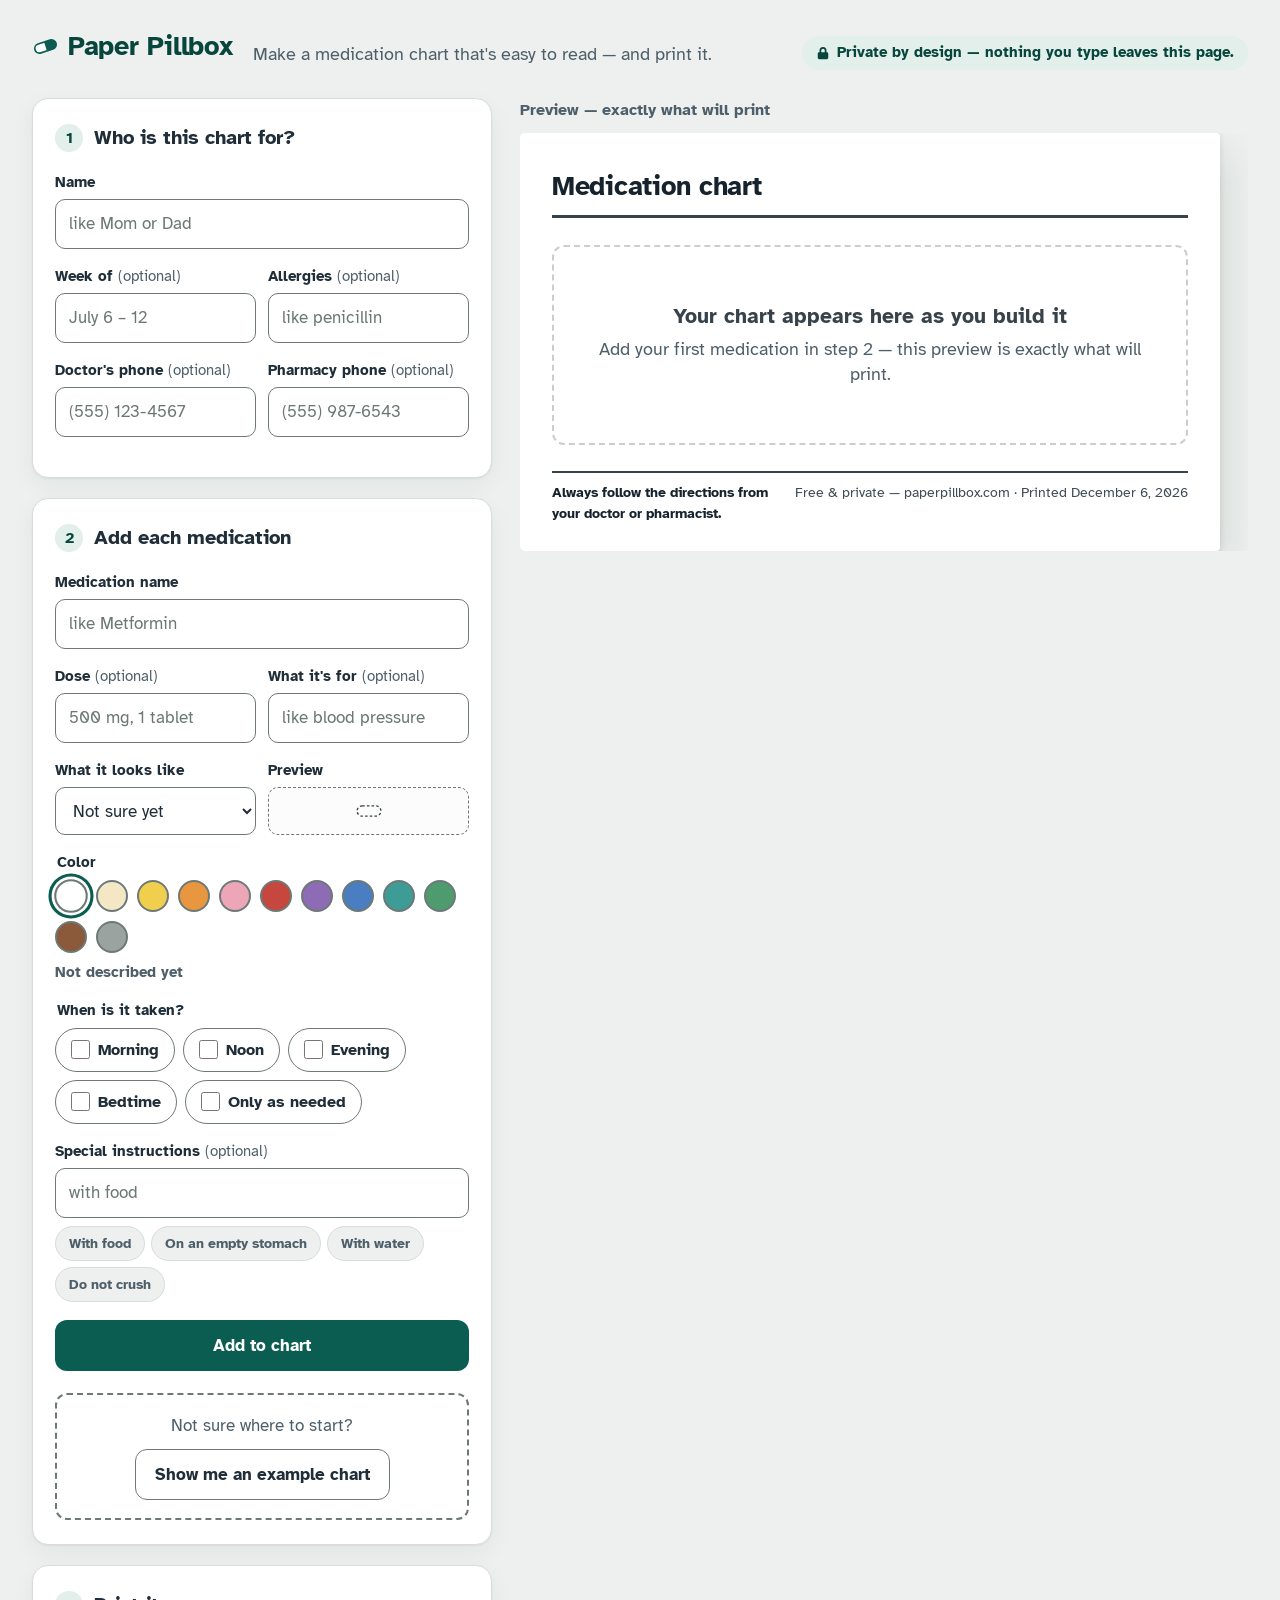
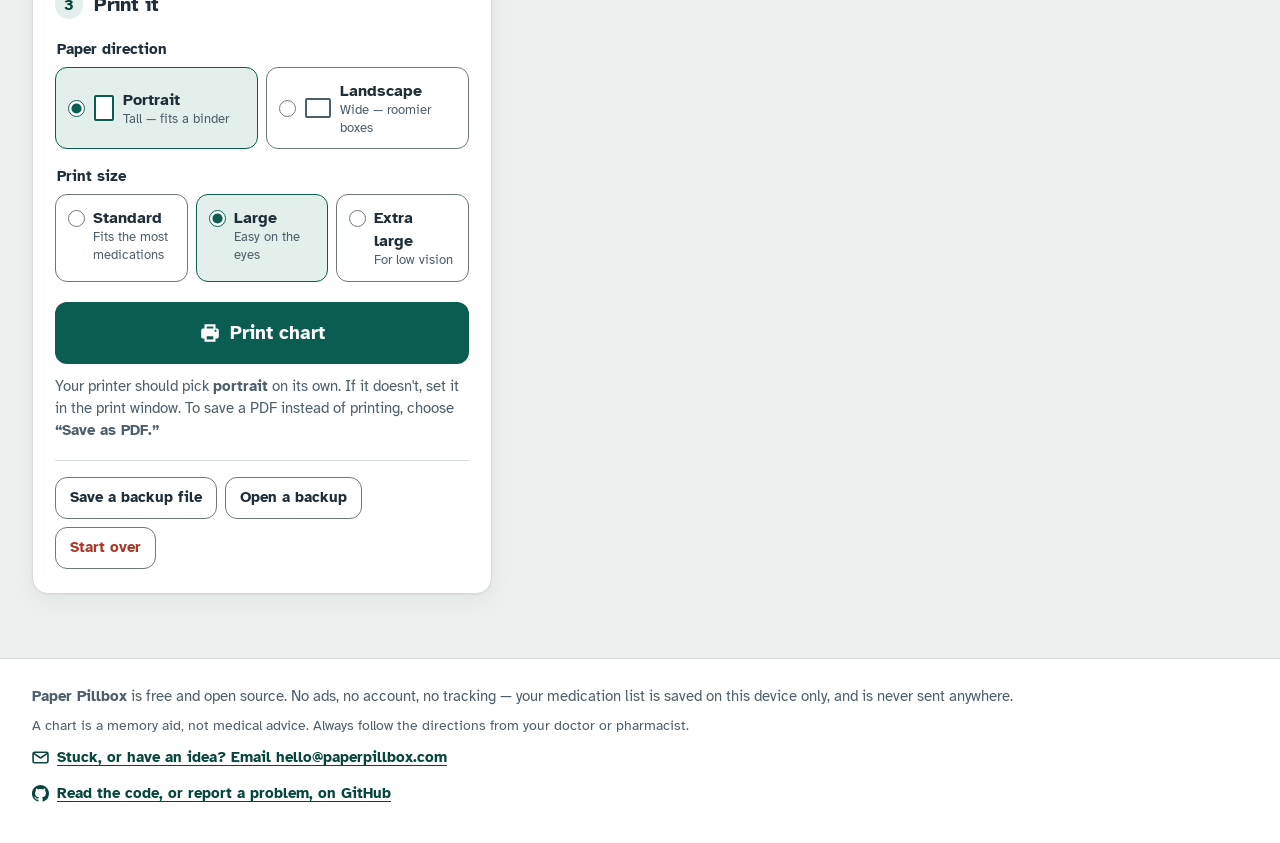
==== commit a373b970: "feat: add a contact email to the footer Not everyone who needs help with a medication chart knows wh" ====
--- a/public/index.html
+++ b/public/index.html
@@ -241,6 +241,12 @@
     <div class="site-footer-inner">
       <p><strong>Paper Pillbox</strong> is free and open source. No ads, no account, no tracking — your medication list is saved on this device only, and is never sent anywhere.</p>
       <p class="disclaimer">A chart is a memory aid, not medical advice. Always follow the directions from your doctor or pharmacist.</p>
+      <p class="contact-link">
+        <a href="mailto:hello@paperpillbox.com">
+          <svg viewBox="0 0 16 16" fill="none" stroke="currentColor" stroke-width="1.5" stroke-linecap="round" stroke-linejoin="round" aria-hidden="true" focusable="false"><rect x="1" y="3" width="14" height="10" rx="1.5"/><path d="m1.9 4.3 6.1 4.2 6.1-4.2"/></svg>
+          Stuck, or have an idea? Email hello@paperpillbox.com
+        </a>
+      </p>
       <p class="source-link">
         <a href="https://github.com/sethatwood/paper-pillbox">
           <svg viewBox="0 0 16 16" aria-hidden="true" focusable="false"><path fill="currentColor" d="M8 0C3.58 0 0 3.58 0 8c0 3.54 2.29 6.53 5.47 7.59.4.07.55-.17.55-.38 0-.19-.01-.82-.01-1.49-2.01.37-2.53-.49-2.69-.94-.09-.23-.48-.94-.82-1.13-.28-.15-.68-.52-.01-.53.63-.01 1.08.58 1.23.82.72 1.21 1.87.87 2.33.66.07-.52.28-.87.51-1.07-1.78-.2-3.64-.89-3.64-3.95 0-.87.31-1.59.82-2.15-.08-.2-.36-1.02.08-2.12 0 0 .67-.21 2.2.82.64-.18 1.32-.27 2-.27s1.36.09 2 .27c1.53-1.04 2.2-.82 2.2-.82.44 1.1.16 1.92.08 2.12.51.56.82 1.27.82 2.15 0 3.07-1.87 3.75-3.65 3.95.29.25.54.73.54 1.48 0 1.07-.01 1.93-.01 2.2 0 .21.15.46.55.38A8.01 8.01 0 0 0 16 8c0-4.42-3.58-8-8-8Z"/></svg>
--- a/public/styles.css
+++ b/public/styles.css
@@ -798,7 +798,8 @@
 }
 .disclaimer { font-size: 14px; }
 
-.source-link a {
+.source-link a,
+.contact-link a {
   display: inline-flex;
   align-items: center;
   gap: 8px;
@@ -808,8 +809,10 @@
   text-decoration-thickness: 1px;
   text-underline-offset: 3px;
 }
-.source-link svg { width: 17px; height: 17px; flex: none; }
-.source-link a:hover { color: var(--ink); }
+.source-link svg,
+.contact-link svg { width: 17px; height: 17px; flex: none; }
+.source-link a:hover,
+.contact-link a:hover { color: var(--ink); }
 
 /* ---------- Snackbar ---------- */
 .snackbar {
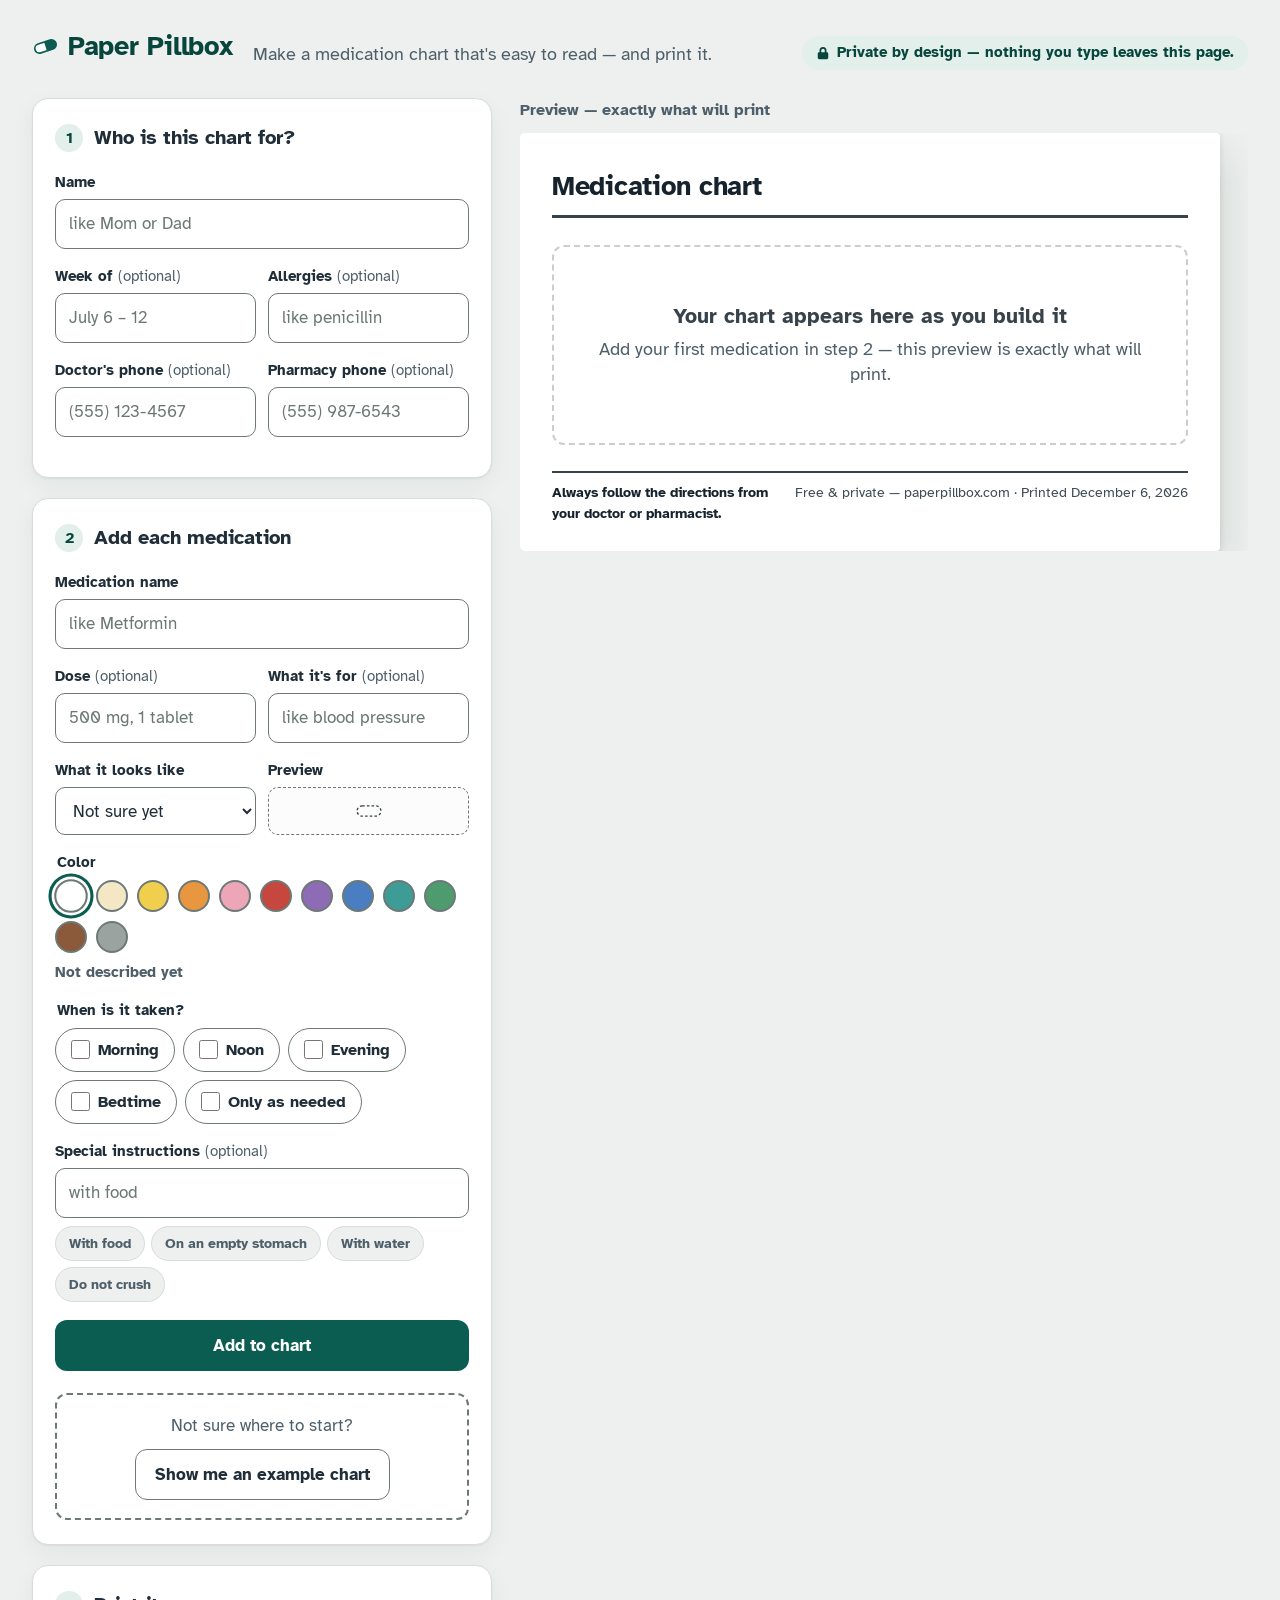
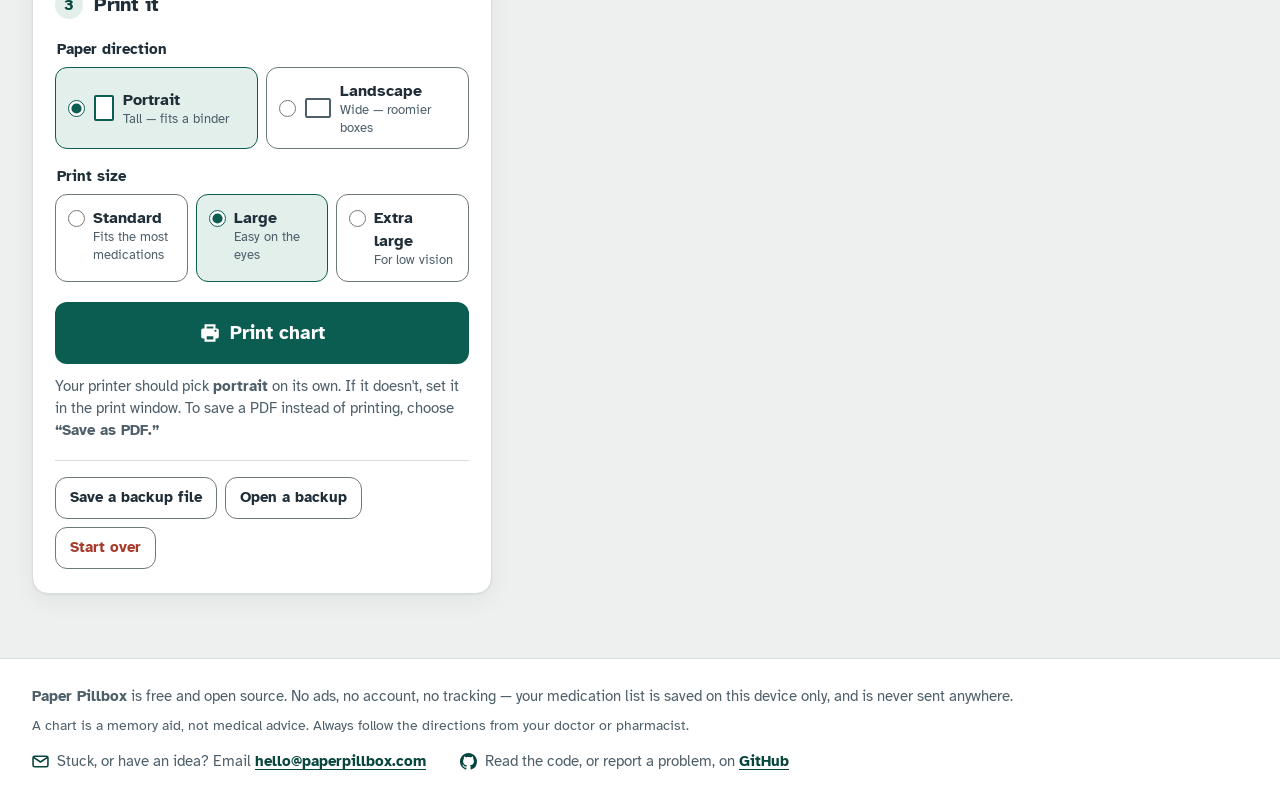
==== commit 7566de70: "refactor: put the footer links on one line and shrink their anchors Only the address and the word Gi" ====
--- a/public/index.html
+++ b/public/index.html
@@ -241,17 +241,15 @@
     <div class="site-footer-inner">
       <p><strong>Paper Pillbox</strong> is free and open source. No ads, no account, no tracking — your medication list is saved on this device only, and is never sent anywhere.</p>
       <p class="disclaimer">A chart is a memory aid, not medical advice. Always follow the directions from your doctor or pharmacist.</p>
-      <p class="contact-link">
-        <a href="mailto:hello@paperpillbox.com">
+      <p class="footer-links">
+        <span class="footer-link">
           <svg viewBox="0 0 16 16" fill="none" stroke="currentColor" stroke-width="1.5" stroke-linecap="round" stroke-linejoin="round" aria-hidden="true" focusable="false"><rect x="1" y="3" width="14" height="10" rx="1.5"/><path d="m1.9 4.3 6.1 4.2 6.1-4.2"/></svg>
-          Stuck, or have an idea? Email hello@paperpillbox.com
-        </a>
-      </p>
-      <p class="source-link">
-        <a href="https://github.com/sethatwood/paper-pillbox">
+          <span>Stuck, or have an idea? Email <a href="mailto:hello@paperpillbox.com">hello@paperpillbox.com</a></span>
+        </span>
+        <span class="footer-link">
           <svg viewBox="0 0 16 16" aria-hidden="true" focusable="false"><path fill="currentColor" d="M8 0C3.58 0 0 3.58 0 8c0 3.54 2.29 6.53 5.47 7.59.4.07.55-.17.55-.38 0-.19-.01-.82-.01-1.49-2.01.37-2.53-.49-2.69-.94-.09-.23-.48-.94-.82-1.13-.28-.15-.68-.52-.01-.53.63-.01 1.08.58 1.23.82.72 1.21 1.87.87 2.33.66.07-.52.28-.87.51-1.07-1.78-.2-3.64-.89-3.64-3.95 0-.87.31-1.59.82-2.15-.08-.2-.36-1.02.08-2.12 0 0 .67-.21 2.2.82.64-.18 1.32-.27 2-.27s1.36.09 2 .27c1.53-1.04 2.2-.82 2.2-.82.44 1.1.16 1.92.08 2.12.51.56.82 1.27.82 2.15 0 3.07-1.87 3.75-3.65 3.95.29.25.54.73.54 1.48 0 1.07-.01 1.93-.01 2.2 0 .21.15.46.55.38A8.01 8.01 0 0 0 16 8c0-4.42-3.58-8-8-8Z"/></svg>
-          Read the code, or report a problem, on GitHub
-        </a>
+          <span>Read the code, or report a problem, on <a href="https://github.com/sethatwood/paper-pillbox" aria-label="Read the code, or report a problem, on GitHub">GitHub</a></span>
+        </span>
       </p>
     </div>
   </footer>
--- a/public/styles.css
+++ b/public/styles.css
@@ -798,21 +798,39 @@
 }
 .disclaimer { font-size: 14px; }
 
-.source-link a,
-.contact-link a {
+.footer-links {
+  display: flex;
+  flex-wrap: wrap;
+  align-items: center;
+  gap: 4px 34px;
+  margin-top: 2px;
+}
+.footer-link {
   display: inline-flex;
-  align-items: center;
+  align-items: flex-start;
   gap: 8px;
-  margin-top: 2px;
+}
+.footer-link svg {
+  width: 17px;
+  height: 17px;
+  flex: none;
+  /* Centre on the first line, not on the block: the sentence wraps on
+     narrow screens and a centred icon drifts into the gap between lines. */
+  margin-top: 7px;
+  color: var(--green-deep);
+}
+.footer-link a {
+  /* Inline links are exempt from the 24px target minimum, but this audience
+     taps with imprecise fingers. The padding buys height without breaking the
+     line box. */
+  display: inline-block;
+  padding: 4px 0;
   color: var(--green-deep);
   font-weight: 700;
   text-decoration-thickness: 1px;
   text-underline-offset: 3px;
 }
-.source-link svg,
-.contact-link svg { width: 17px; height: 17px; flex: none; }
-.source-link a:hover,
-.contact-link a:hover { color: var(--ink); }
+.footer-link a:hover { color: var(--ink); }
 
 /* ---------- Snackbar ---------- */
 .snackbar {
